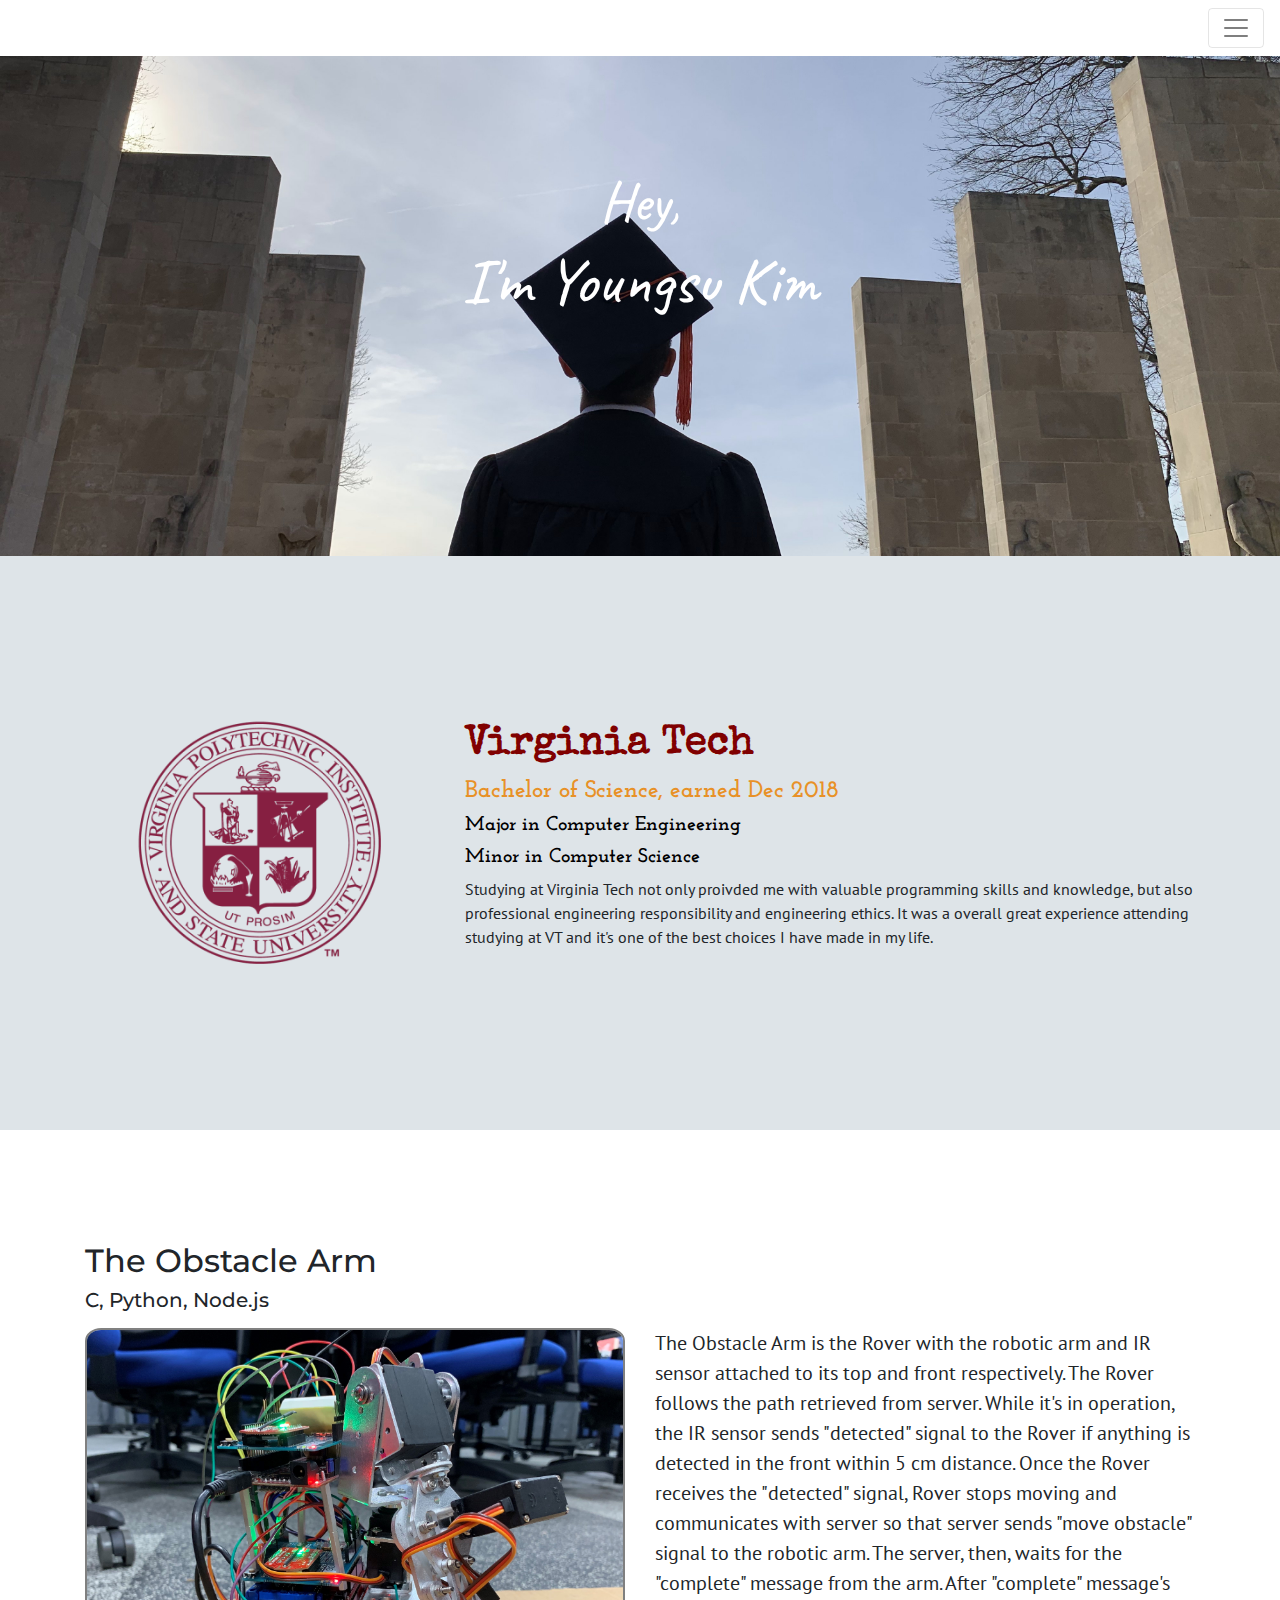
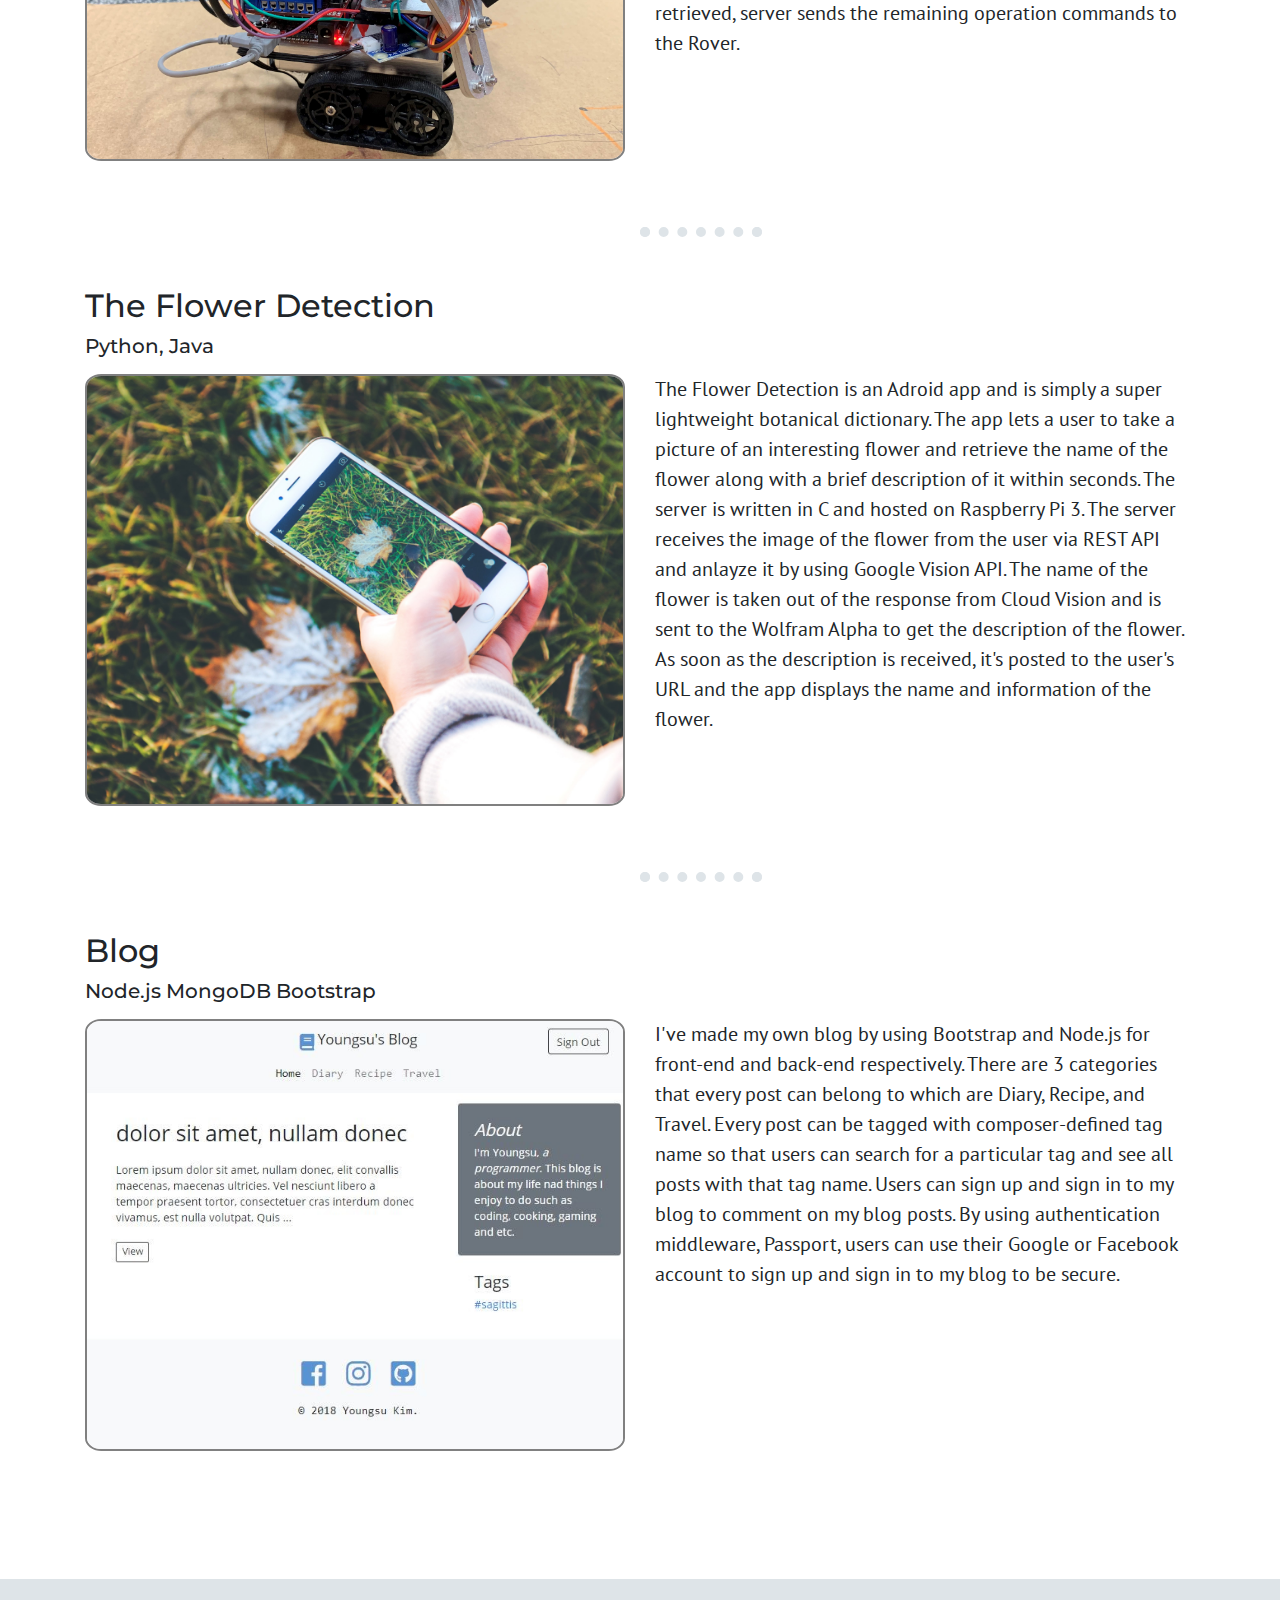
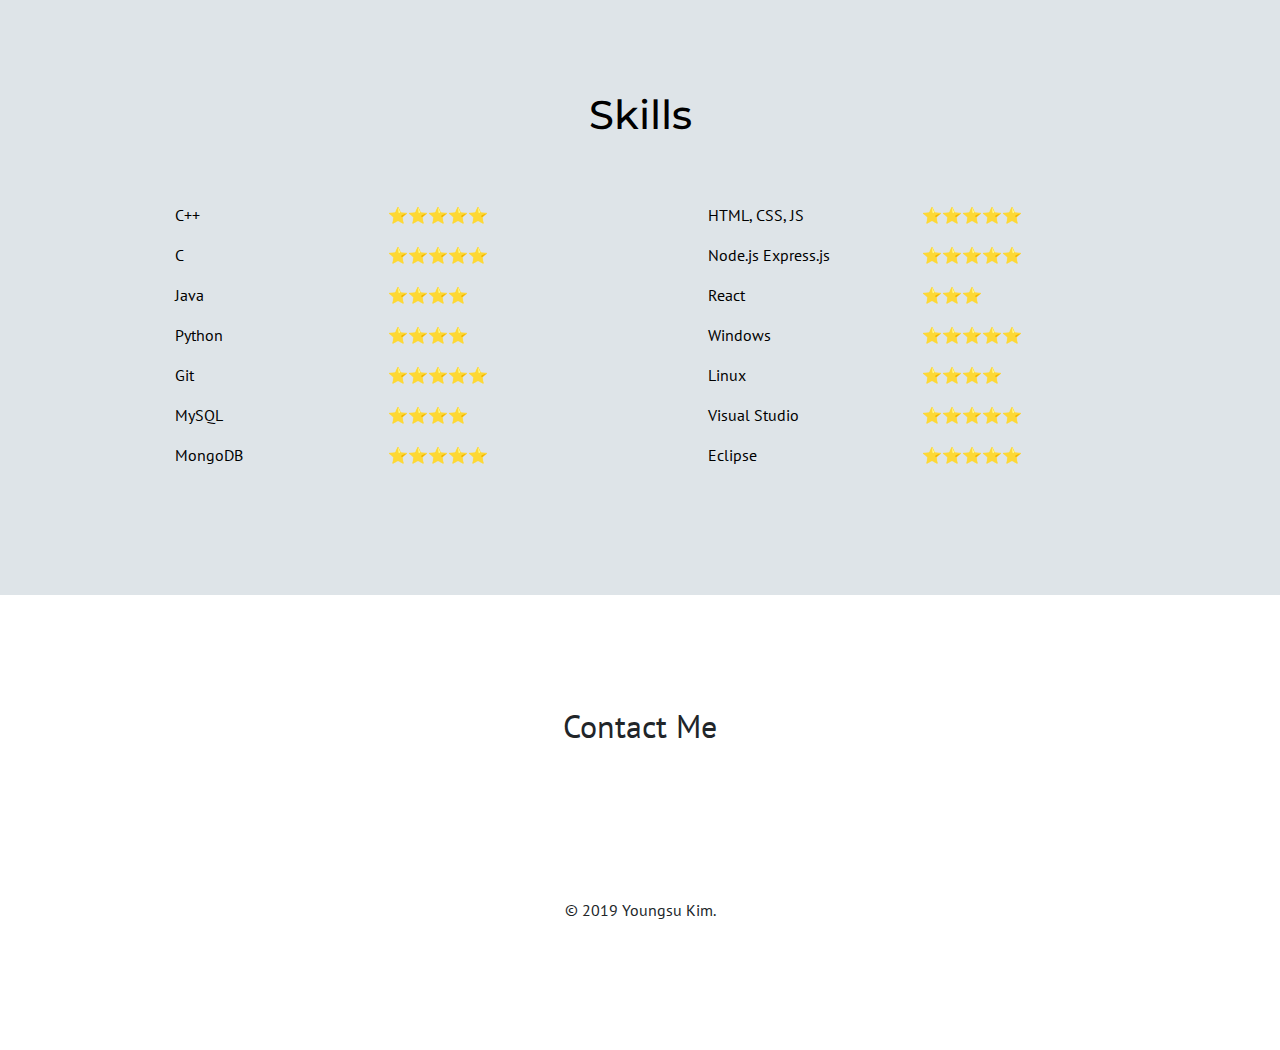
==== index.html @ cec3394a "name changed from home.html to index.html" ====
<!DOCTYPE html>
<html lang="en" dir="ltr">

<head>
  <meta charset="utf-8">
  <title>Youngsu Kim</title>

  <!-- google font -->
  <link href="https://fonts.googleapis.com/css?family=Caveat|Josefin+Slab|Special+Elite|Montserrat:700|PT+Sans" rel="stylesheet">
  <!-- Font Awesome -->
  <link rel="stylesheet" href="https://use.fontawesome.com/releases/v5.7.2/css/all.css" integrity="sha384-fnmOCqbTlWIlj8LyTjo7mOUStjsKC4pOpQbqyi7RrhN7udi9RwhKkMHpvLbHG9Sr" crossorigin="anonymous">
  <!-- CSS -->
  <link rel="stylesheet" href="https://stackpath.bootstrapcdn.com/bootstrap/4.3.1/css/bootstrap.min.css" integrity="sha384-ggOyR0iXCbMQv3Xipma34MD+dH/1fQ784/j6cY/iJTQUOhcWr7x9JvoRxT2MZw1T" crossorigin="anonymous">
  <link rel="stylesheet" href="public/css/styles.css">
</head>

<body>

  <!-- Navbar -->
  <nav class="navbar navbar-light">
    <button class="navbar-toggler nav-light ml-auto" type="button" data-toggle="collapse" data-target="#navbarTogglerDemo03" aria-controls="navbarTogglerDemo03" aria-expanded="false" aria-label="Toggle navigation">
      <span class="navbar-toggler-icon"></span>
    </button>

    <div class="collapse navbar-collapse" id="navbarTogglerDemo03">
      <ul class="navbar-nav mt-2 mt-lg-0">
        <li class="nav-item ml-auto">
          <a class="nav-link" href="#home">Home</a>
        </li>
        <li class="nav-item ml-auto">
          <a class="nav-link" href="#projects">Works</a>
        </li>
        <li class="nav-item ml-auto">
          <a class="nav-link" href="#skill">Skills</a>
        </li>
        <li class="nav-item ml-auto">
          <a class="nav-link" href="#contact">Contact</a>
        </li>
      </ul>
    </div>
  </nav>

  <section id="home">
    <div class="container home-container">
      <h2>Hey,</h2>
      <h1 class="home-name">I'm Youngsu Kim</h1>
    </div>
  </section>


  <section id="information">
    <div class="container information-container">
      <div class="row">
        <div class="col-md-4">
          <img class="img-fluid" src="public/imgs/vt_logo.png" alt="vt-logo">
        </div>

        <div class="col-md-8 m-auto">
          <h1>Virginia Tech</h1>
          <h4>Bachelor of Science, earned Dec 2018</h4>
          <h5>Major in Computer Engineering</h5>
          <h5>Minor in Computer Science</h5>
        

          <p class="infomration-p">Studying at Virginia Tech not only proivded me with valuable programming skills
              and knowledge, but also professional engineering responsibility and engineering ethics.
              It was a overall great experience attending studying at VT and
              it's one of the best choices I have made in my life.
          </p>
          
        </div>
      </div>
    </div>
  </section>




  <section id="projects">
    <div class="container project-container">
        <div class="row">
          <div class="col">
            <div class="project-heading">
              <h2>The Obstacle Arm</h3>
              <h5>C, Python, Node.js</h5>
            </div>
            <div class="row">
              <div class="col-md text-center m-auto">
                <img class="project-img" src="public/imgs/rover.jpg" alt="rover">
              </div>  
              <div class="col-md project-dscrp">
                <p>
                  The Obstacle Arm is the Rover with the robotic arm and IR sensor attached 
                  to its top and front respectively. The Rover follows the path retrieved from server.
                  While it's in operation, the IR sensor sends "detected" signal to the Rover 
                  if anything is detected in the front within 5 cm distance. 
                  Once the Rover receives the "detected" signal, Rover stops moving and communicates with server 
                  so that server sends "move obstacle" signal to the robotic arm. The server, then, waits for the 
                  "complete" message from the arm. After "complete" message's retrieved, server sends the remaining 
                  operation commands to the Rover.
                </p>
              </div>
            </div>
          </div>
        </div>
      </div>

      <hr>

      <div class="container project-container">
          <div class="row">
            <div class="col">
              <div class="project-heading">
                <h2>The Flower Detection</h3>
                <h5>Python, Java</h5>
              </div>
              <div class="row">
                <div class="col-md text-center m-auto">
                  <img class="project-img" src="public/imgs/flower_detection.jpg" alt="flower-detection">
                </div>
                <div class="col-md project-dscrp">
                  <p>
                    The Flower Detection is an Adroid app and is simply a super lightweight botanical dictionary.
                    The app lets a user to take a picture of an interesting flower 
                    and retrieve the name of the flower along with a brief description of it within seconds.
                    The server is written in C and hosted on Raspberry Pi 3. The server receives the image of the flower 
                    from the user via REST API and anlayze it by using Google Vision API. The name of the flower is taken 
                    out of the response from Cloud Vision and is sent to the Wolfram Alpha to get the description of the flower.
                    As soon as the description is received, it's posted to the user's URL and the app displays the name and information of 
                    the flower.
                  </p>
                </div>
              </div>
            </div>
          </div>
        </div>

      <hr>

      <div class="container project-container">
        <div class="row">
          <div class="col">
            <div class="project-heading">
              <h2>Blog</h3>
              <h5>Node.js MongoDB Bootstrap </h5>
            </div>
            <div class="row">
              <div class="col-md text-center m-auto">
                <img class="project-img" src="public/imgs/blog_img.jpg" alt="blog-img">
              </div>
              <div class="col-md project-dscrp">
                <p>
                  I've made my own blog by using Bootstrap and Node.js for front-end and back-end respectively.
                  There are 3 categories that every post can belong to which are Diary, Recipe, and Travel. Every post can be tagged with 
                  composer-defined tag name so that users can search for a particular tag and see all posts with that tag name. 
                  Users can sign up and sign in to my blog to comment on my blog posts. By using authentication middleware, Passport, 
                  users can use their Google or Facebook account to sign up and sign in to my blog to be secure.
                </p>
              </div>
            </div>
          </div>
        </div>
      </div>
  </section>



  <section id="skill">
    <div class="container-fluid">
      <div class="skill-heading">
          <h1>Skills</h1>
      </div>

      <div class="row justify-content-center">
        <div class="col-4">
          <div class="row">
            <div class="col">
              <div class="row">
                <div class="col">
                    <p>C++</p>
                </div>
                <div class="col skill-star">
                    <p>⭐️⭐⭐️️⭐️⭐️️️️️</p>
                </div>
              </div>

              <div class="row">
                <div class="col">
                    <p>C</p>
                </div>
                <div class="col skill-star">
                    <p>⭐️⭐⭐️️⭐️⭐️️️️️</p>
                </div>
              </div>

              <div class="row">
                <div class="col">
                    <p>Java</p>
                </div>
                <div class="col skill-star">
                    <p>⭐️⭐⭐️⭐️️️️️</p>
                </div>
              </div>

              <div class="row">
                <div class="col">
                    <p>Python</p>
                </div>
                <div class="col skill-star">
                    <p>⭐️⭐⭐️⭐️️️️️</p>
                </div>
              </div>  

              <div class="row">
                <div class="col">
                    <p>Git</p>
                </div>
                <div class="col skill-star">
                    <p>⭐️⭐⭐⭐️⭐️️️️️️️️️️️️️️️</p>
                </div>
              </div>  

              <div class="row">
                <div class="col">
                    <p>MySQL</p>
                </div>
                <div class="col skill-star">
                    <p>⭐️⭐⭐️️⭐️️️️️</p>
                </div>
              </div>

              <div class="row">
                <div class="col">
                    <p>MongoDB</p>
                </div>
                <div class="col skill-star">
                    <p>⭐️⭐⭐️️⭐️⭐️️️️️</p>
                </div>
              </div>
            </div>
          </div>
        </div>

        <div class="col-1">
        </div>

        <!-- Right Column -->
        <div class="col-4">
          <div class="row">
            <div class="col">
              <div class="row">
                <div class="col">
                    <p>HTML, CSS, JS</p>
                </div>
                <div class="col skill-star">
                    <p>⭐️⭐⭐️️⭐️⭐️️️️️</p>
                </div>
              </div>

              <div class="row">
                <div class="col">
                    <p>Node.js Express.js</p>
                </div>
                <div class="col skill-star">
                    <p>⭐️⭐⭐️️⭐️⭐️️️️️</p>
                </div>
              </div>

              <div class="row">
                <div class="col">
                    <p>React</p>
                </div>
                <div class="col skill-star">
                    <p>⭐️⭐⭐️️️️️</p>
                </div>
              </div>

              <div class="row">
                <div class="col">
                    <p>Windows</p>
                </div>
                <div class="col skill-star">
                    <p>⭐️⭐⭐️️⭐️⭐️️️️️</p>
                </div>
              </div>

              <div class="row">
                <div class="col">
                    <p>Linux</p>
                </div>
                <div class="col skill-star">
                    <p>⭐️⭐⭐️⭐️️️️️</p>
                </div>
              </div>

              <div class="row">
                <div class="col">
                    <p>Visual Studio</p>
                </div>
                <div class="col skill-star">
                    <p>⭐️⭐⭐️⭐⭐️️️️️</p>
                </div>
              </div>

              <div class="row">
                <div class="col">
                    <p>Eclipse</p>
                </div>
                <div class="col skill-star">
                    <p>⭐️⭐⭐️⭐⭐️️️️️</p>
                </div>
              </div>
                  
            </div>
          </div>
        </div>
      </div>

    </div>
  </section>

  <section id="contact">
    <div class="container-fluid">
      <div class="contact-heading">
          <h2>Contact Me</h2>
      </div>
      
      <div class="contact-icon">
          <a class="icon" href="mailto:kyle.kim132@yahoo.com"><i class="far fa-2x fa-envelope"></i></a>
          <a class="icon" target="_blank" href="https://www.facebook.com/kyle.kim.925"><i class="fab fa-2x fa-facebook-square"></i></a>
          <a class="icon" target="_blank" href="https://www.instagram.com/vt_young/"><i class="fab fa-2x fa-instagram"></i></a>
          <a class="icon" target="_blank" href="https://github.com/youngPro9"><i class="fab fa-2x fa-github-square"></i></a>
      </div>

      <p class="copyright">© 2019 Youngsu Kim.</p>
    </div>
  </section>

  <!-- Bootstrap CSS JS -->
  <script src="https://code.jquery.com/jquery-3.3.1.slim.min.js" integrity="sha384-q8i/X+965DzO0rT7abK41JStQIAqVgRVzpbzo5smXKp4YfRvH+8abtTE1Pi6jizo" crossorigin="anonymous"></script>
  <script src="https://cdnjs.cloudflare.com/ajax/libs/popper.js/1.14.7/umd/popper.min.js" integrity="sha384-UO2eT0CpHqdSJQ6hJty5KVphtPhzWj9WO1clHTMGa3JDZwrnQq4sF86dIHNDz0W1" crossorigin="anonymous"></script>
  <script src="https://stackpath.bootstrapcdn.com/bootstrap/4.3.1/js/bootstrap.min.js" integrity="sha384-JjSmVgyd0p3pXB1rRibZUAYoIIy6OrQ6VrjIEaFf/nJGzIxFDsf4x0xIM+B07jRM" crossorigin="anonymous"></script>
</body>

</html>
---- public/css/styles.css ----
body {
  font-family: 'PT Sans', sans-serif;
}

hr{
  border: 10px dotted #dee4e8;
  border-bottom: none;
  width: 8%;
  margin: 50px 50%;
}

/* Navbar */
.nav-link {
  font-size: 1.25rem;
}

/* Home Section */
#home {
  padding: 7rem 0;
  background-image: url("../imgs/IMG_1400.jpg");
  background-repeat: no-repeat;
  background-size: 100%;
  height: 31.25rem;
}

.home-container {
  text-align: center;
  color: #fff;
  font-family: 'Caveat', cursive;
}

.home-container h2 {
  font-size: 3.5rem;
}

.home-container h1 {
  font-size: 4rem;
}

@media (min-width: 1200px) {
  #home {
    background-position: center;
  }
}

/*  information Section */
#information {
  padding: 7rem 0;
  background-color: #dee4e8;
}

.information-container h1 {
  text-align: left;
  font-family: 'Special Elite', cursive;
  color: maroon;
  font-weight: 700;
  display: block;
}

.information-container h4 {
  font-family: 'Josefin Slab', serif;
  font-weight: 700;
  color: #e89127;
}

.information-container h5 {
  font-family: 'Josefin Slab', serif;
  font-weight: 700;
  color: #000;
}


/* Project Section */
#projects {
  padding: 7rem 0;
  background-color: #fff;
}

.project-heading {
  margin: 0 0 1rem 0;
  text-align: left;
  font-family: 'Montserrat', sans-serif;
  font-weight: 700;
}

.project-dscrp {
  font-size: 1.25rem;
}

.project-img {
  border-radius: 3%;
  border: 2px solid gray;
  width: 100%;
  margin-bottom: 1rem;
}

@media (max-width: 880px) {
  .project-dscrp {
    font-size: 1rem;
  }
}

/* Skill Section */
#skill {
  padding: 7rem 0;
  background-color: #dee4e8;
  color: #000;
}

.skill-heading {
  font-family: 'Montserrat', sans-serif;
  text-align: center;
  margin-bottom: 4rem;
}

.skill-star {
  text-align: left;
}


/* Contact Section */
#contact {
  padding: 7rem 0;
  text-align: center;
}

.contact-heading {
  margin-bottom: 2rem;
}

.contact-icon {
  margin: 4rem 0;
}

.icon{
  margin: 2rem;
}
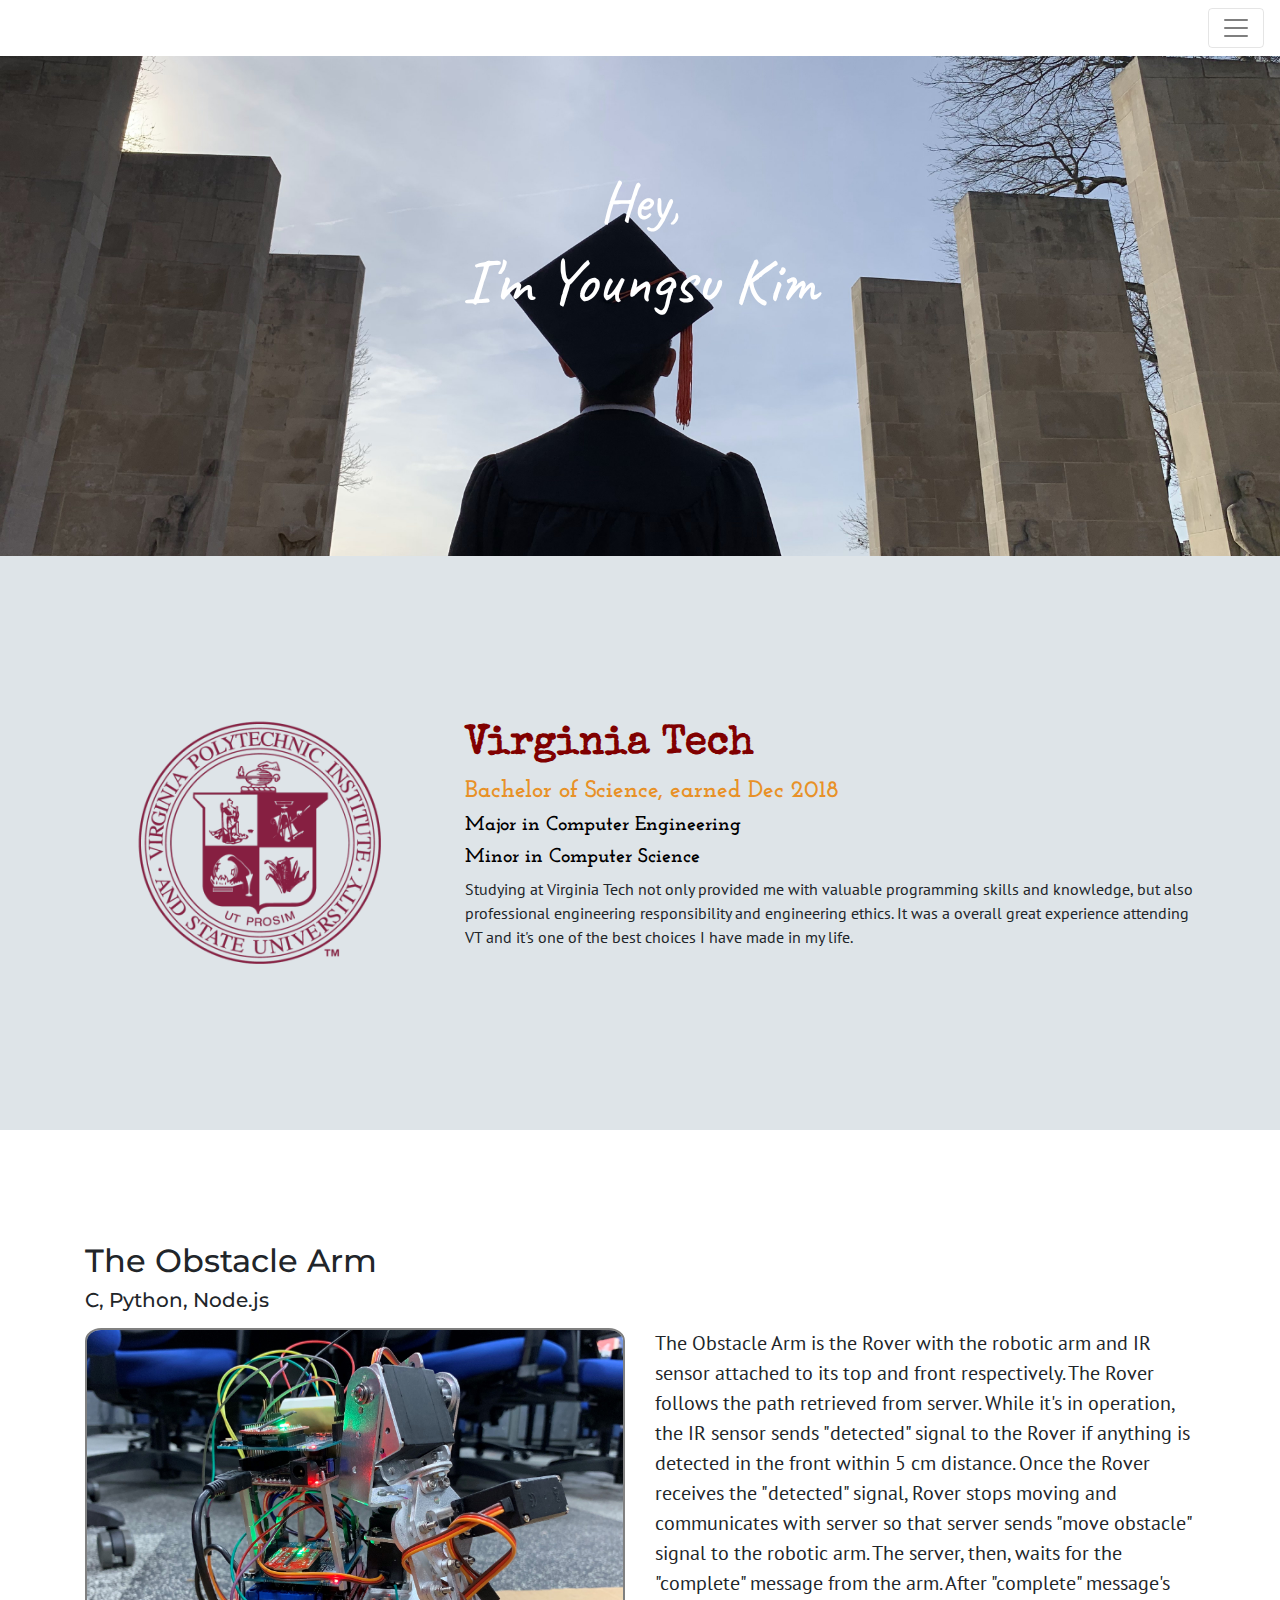
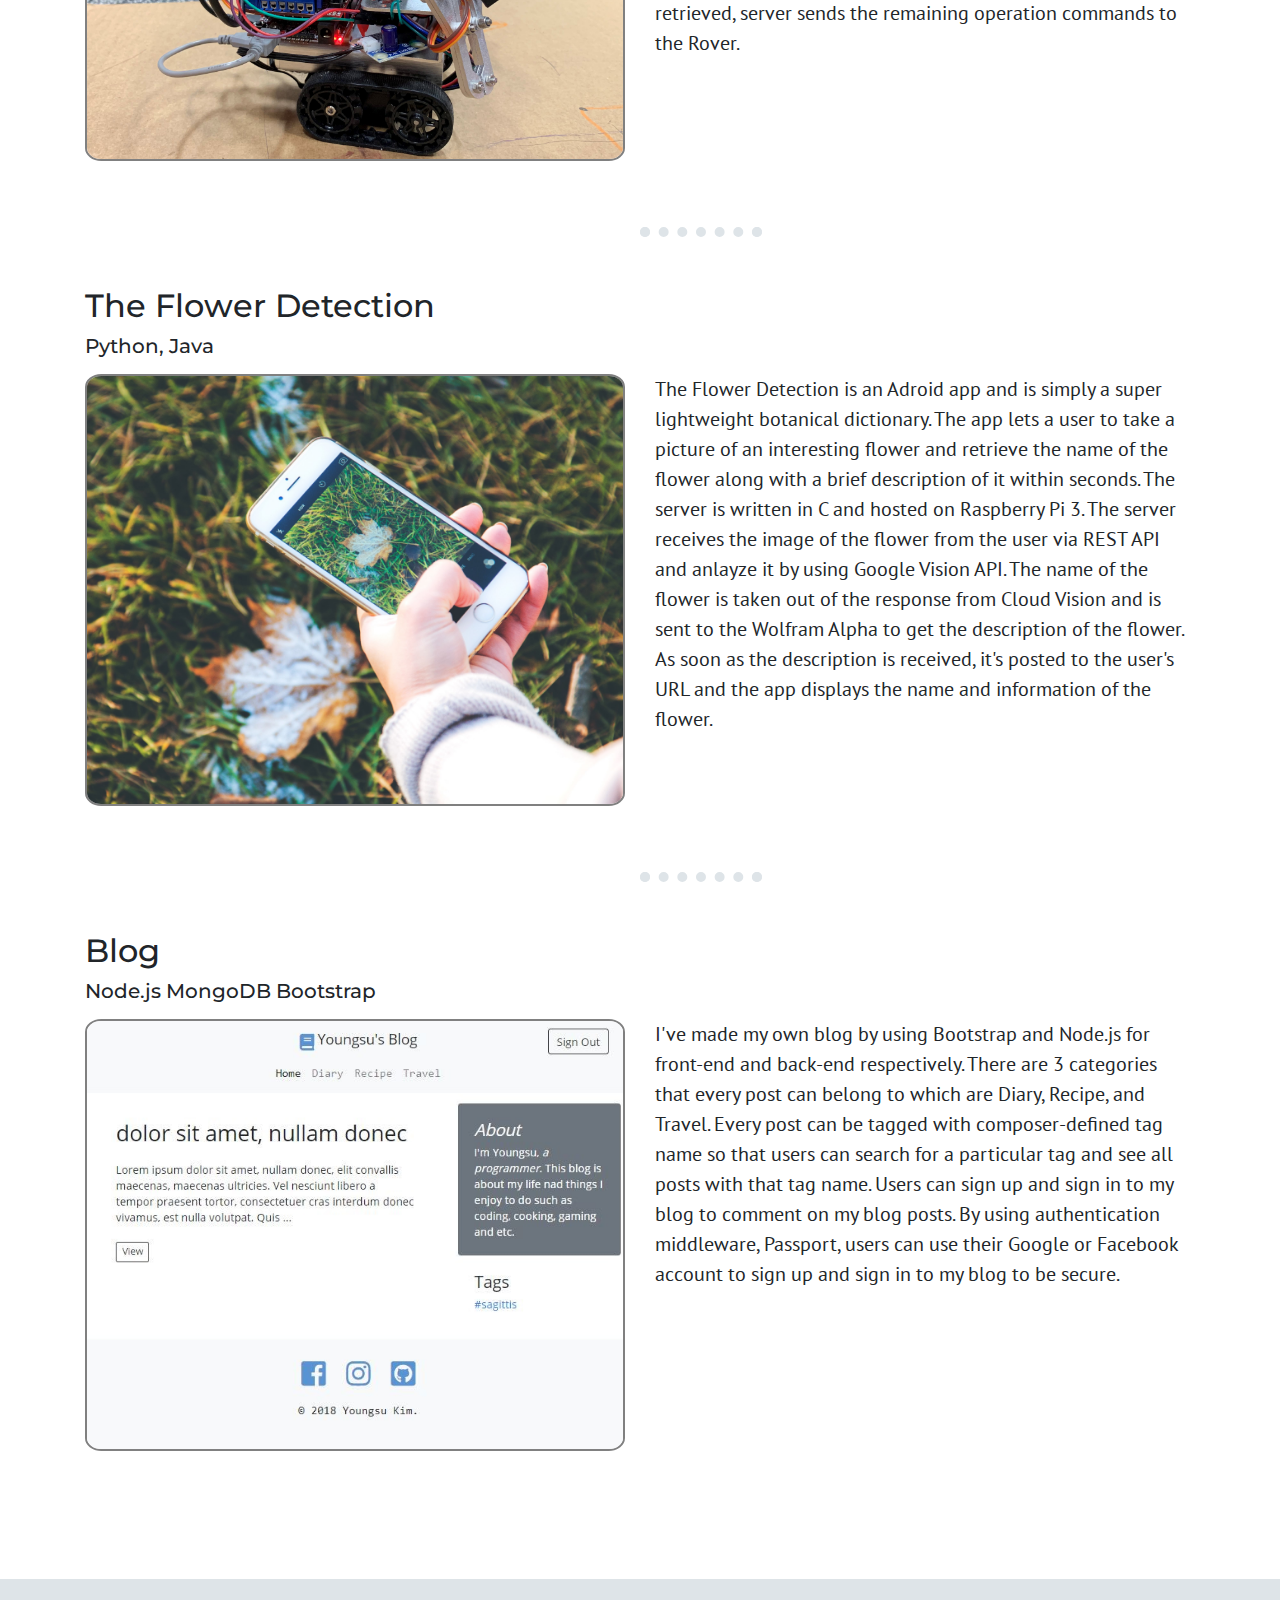
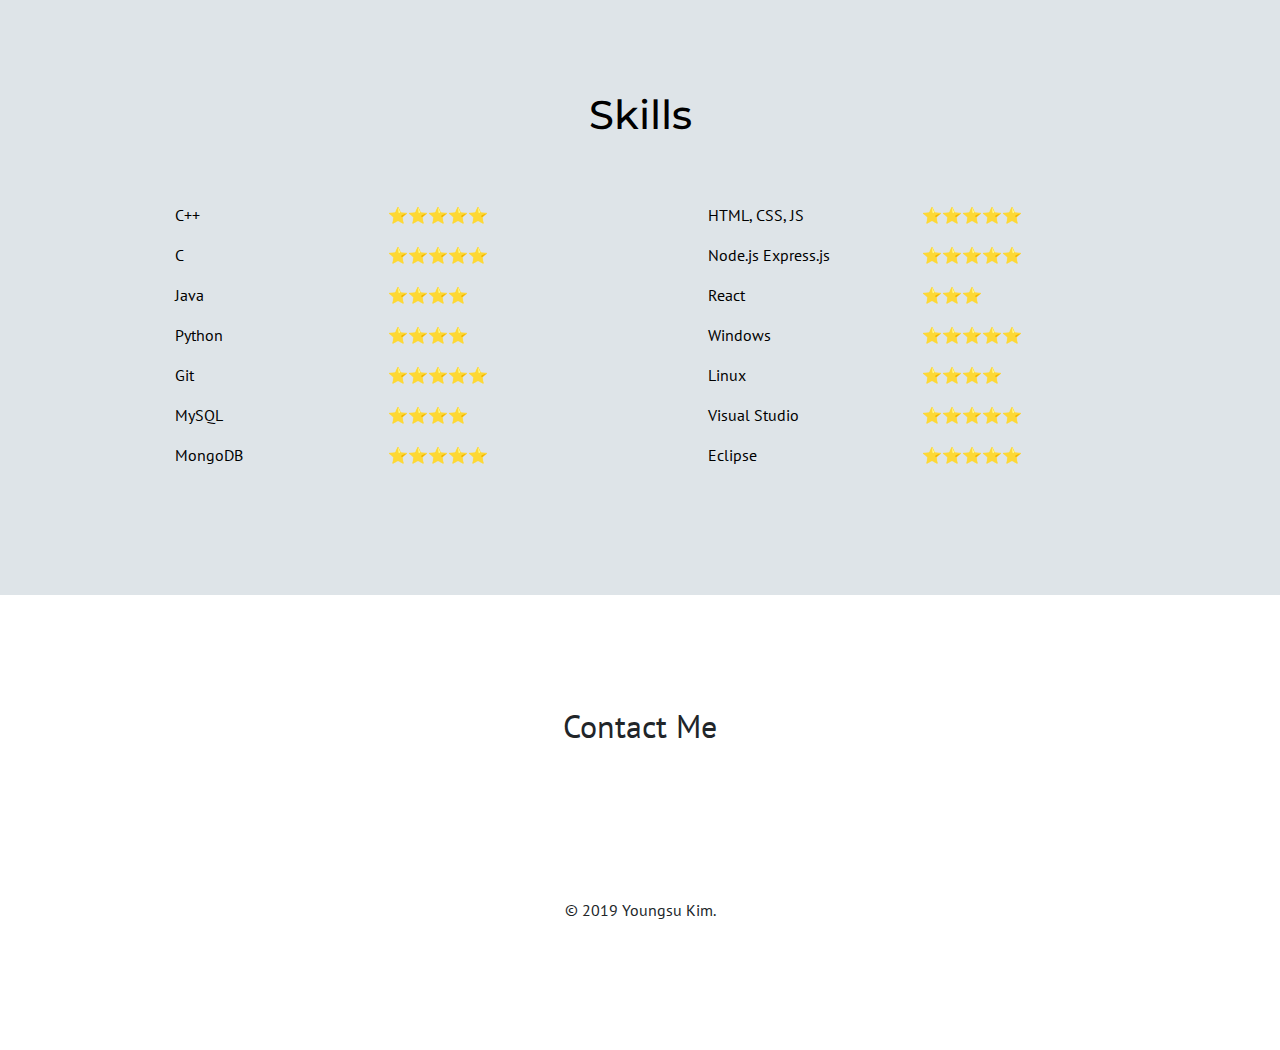
==== commit 9991a893: "Spelling Check in Information Section" ====
--- a/index.html
+++ b/index.html
@@ -62,9 +62,9 @@
           <h5>Minor in Computer Science</h5>
         
 
-          <p class="infomration-p">Studying at Virginia Tech not only proivded me with valuable programming skills
+          <p class="infomration-p">Studying at Virginia Tech not only provided me with valuable programming skills
               and knowledge, but also professional engineering responsibility and engineering ethics.
-              It was a overall great experience attending studying at VT and
+              It was a overall great experience attending VT and
               it's one of the best choices I have made in my life.
           </p>
           
